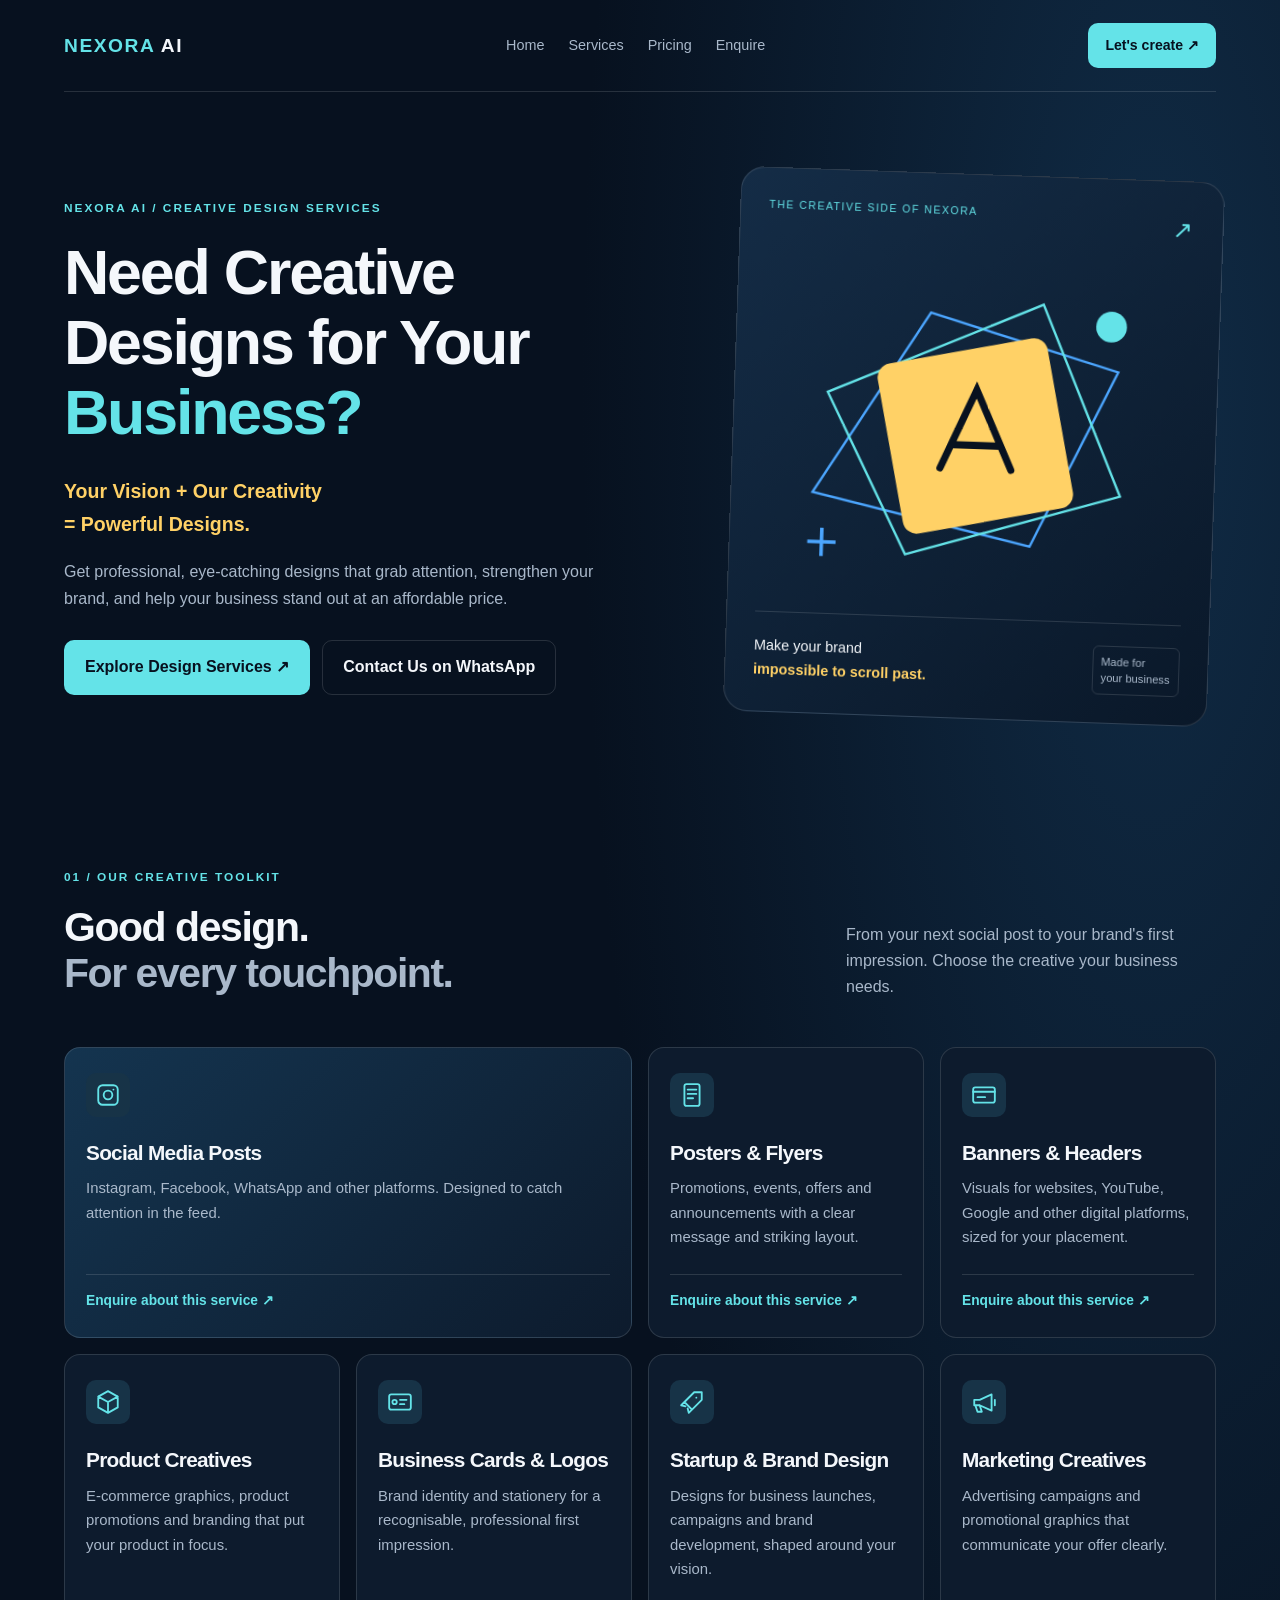
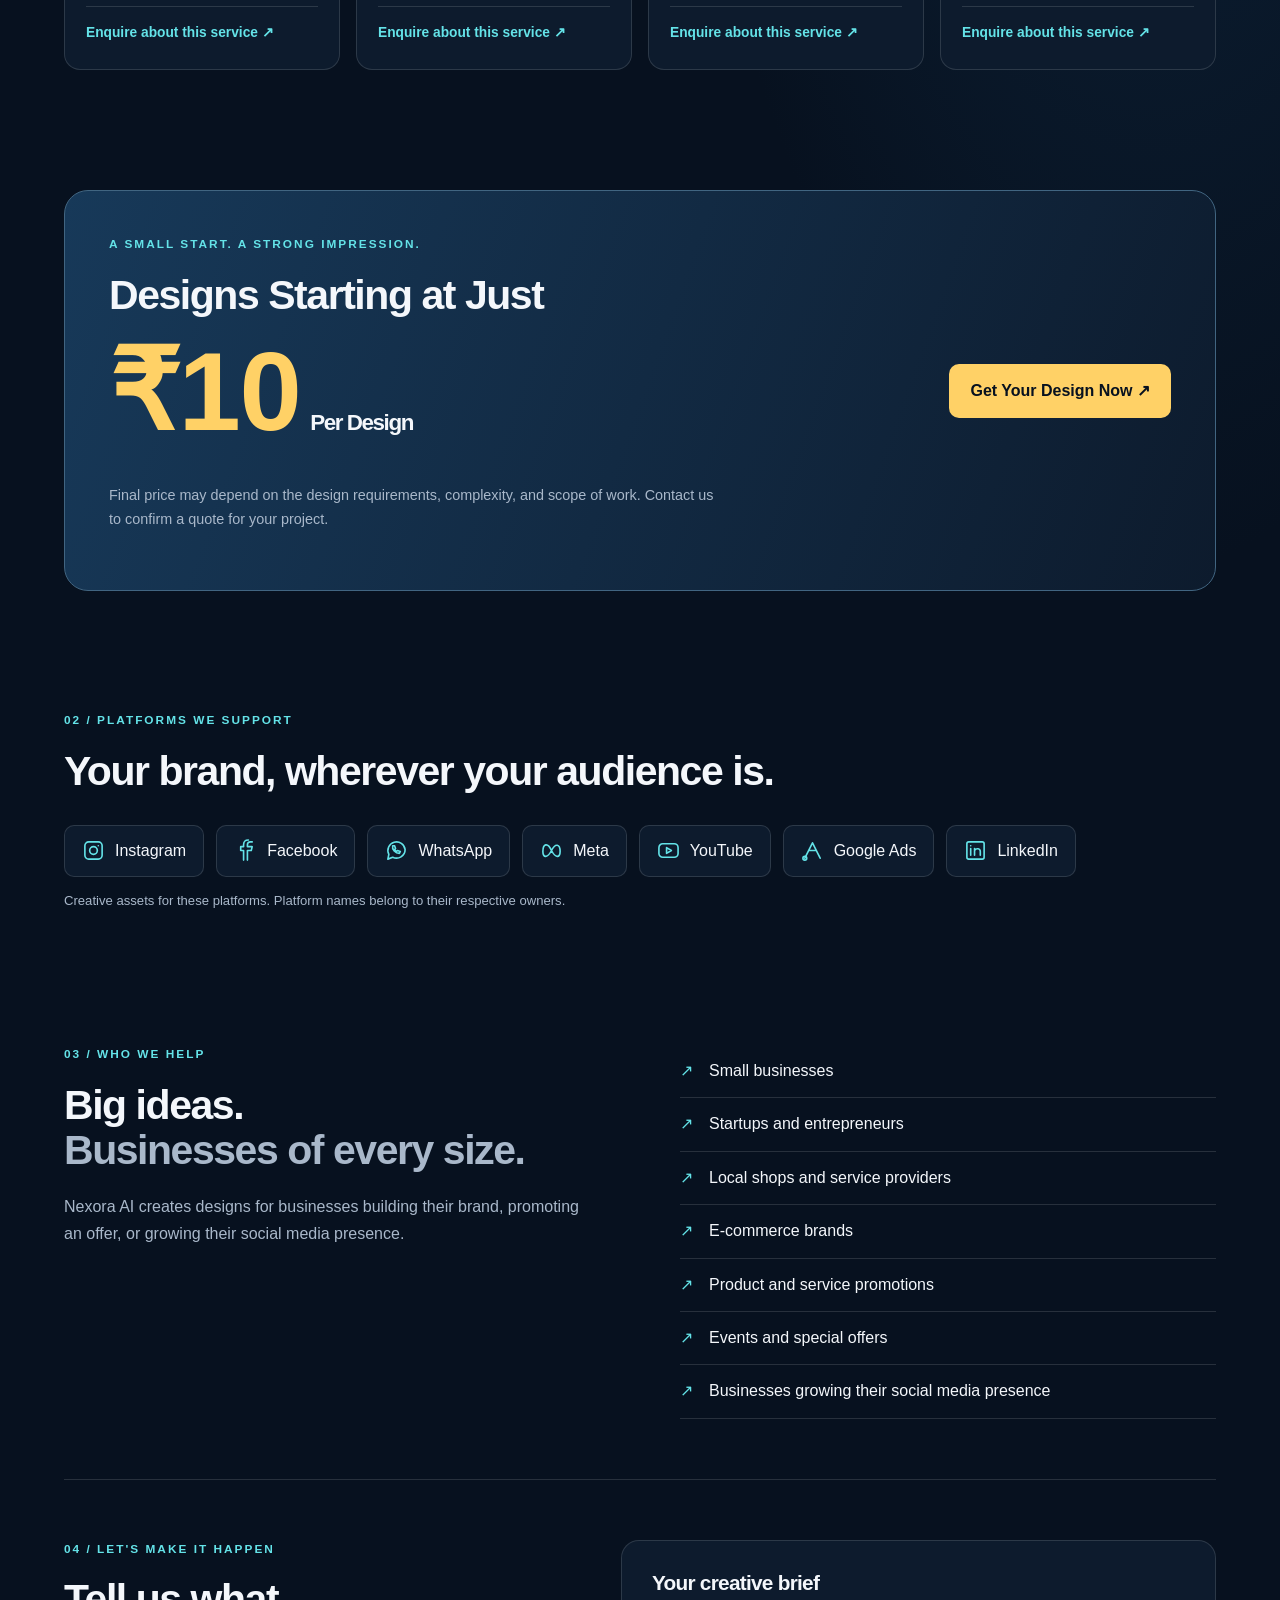
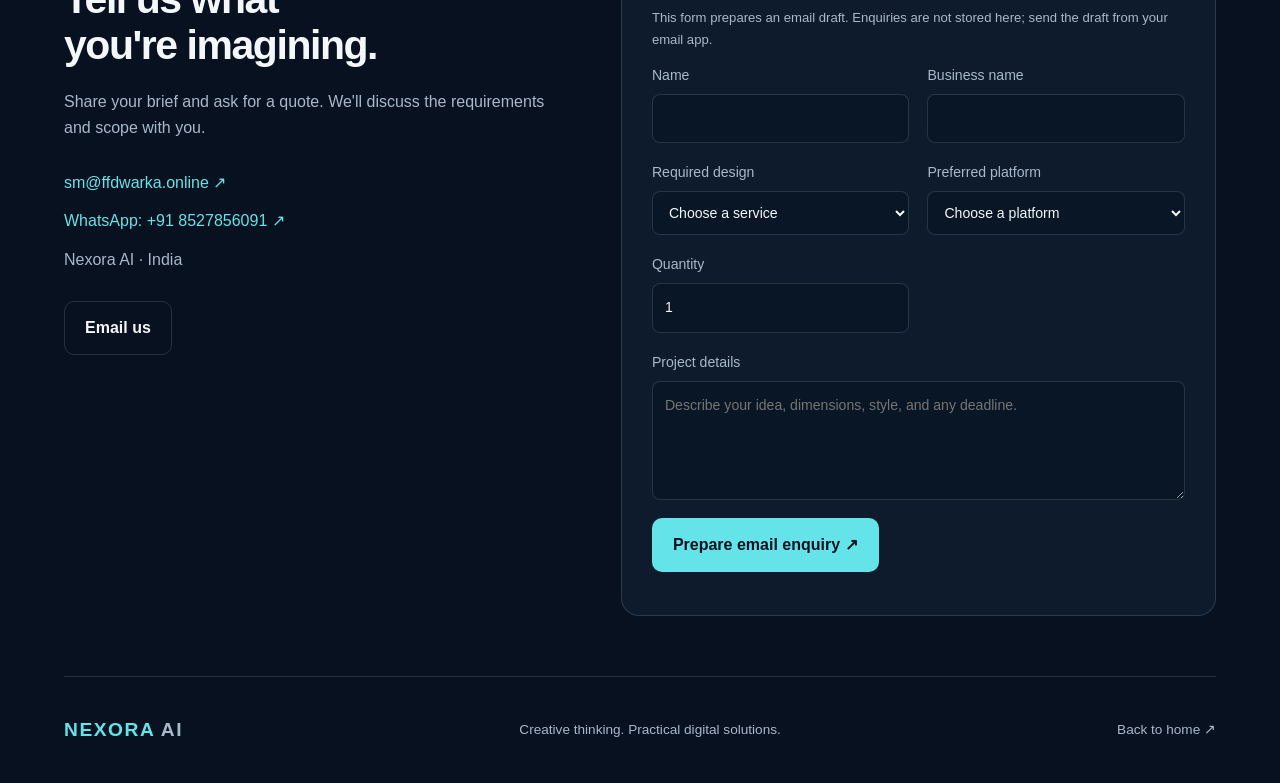
==== creative-design-services/index.html @ 467fefe7 "Add a creative design services page to Nexora AI website (6ad09ce18eae0ba2bffa5c4b)" ====
<!DOCTYPE html>
<html lang="en">
<head>
<meta charset="UTF-8">
<meta name="viewport" content="width=device-width, initial-scale=1">
<title>Creative Design Services from ₹10 | Nexora AI</title>
<meta name="description" content="Explore Nexora AI creative design services: social media posts, posters, logos, banners and marketing creatives starting at ₹10 per design. Enquire by WhatsApp or email.">
<link rel="canonical" href="https://ffdwarka.online/creative-design-services">
<link rel="stylesheet" href="/creative-design-services/style.css">
<script src="/creative-design-services/page.js" defer></script>
</head>
<body>
<a class="skip" href="#main">Skip to content</a>
<header class="wrap"><nav aria-label="Main navigation"><a class="brand" href="/"><span>NEXORA</span> AI</a><div class="navlinks"><a href="/">Home</a><a href="#services">Services</a><a href="#pricing">Pricing</a><a href="#enquiry">Enquire</a></div><a class="button small" href="#enquiry">Let's create ↗</a></nav></header>
<main id="main">
<section class="wrap hero">
<div class="hero-copy"><p class="eyebrow">Nexora AI / Creative Design Services</p><h1>Need Creative Designs for Your <em>Business?</em></h1><p class="subheading">Your Vision + Our Creativity<br>= Powerful Designs.</p><p class="muted intro">Get professional, eye-catching designs that grab attention, strengthen your brand, and help your business stand out at an affordable price.</p><div class="actions"><a class="button" href="#services">Explore Design Services ↗</a><a class="button secondary" data-whatsapp href="https://wa.me/918527856091">Contact Us on WhatsApp</a></div></div>
<aside class="creative-panel" aria-label="Design services overview"><div class="panel-top"><span>THE CREATIVE SIDE OF NEXORA</span><span aria-hidden="true">↗</span></div><svg class="art" viewBox="0 0 360 280" fill="none" aria-hidden="true"><path d="M45 200L140 45L300 90L230 240Z" stroke="#4ca6ff" stroke-width="2"/><path d="M55 115L235 35L305 195L125 250Z" stroke="#64e3e8" stroke-width="2"/><rect x="108" y="75" width="146" height="146" rx="12" fill="#ffd166" transform="rotate(-12 181 148)"/><path d="M152 176L181 109L212 176M161 156H202" stroke="#07111f" stroke-width="6" stroke-linecap="round"/><circle cx="293" cy="52" r="13" fill="#64e3e8"/><path d="M54 230V254M42 242H66" stroke="#4ca6ff" stroke-width="3"/></svg><div class="panel-bottom"><span>Make your brand<br><strong>impossible to scroll past.</strong></span><span class="tag">Made for<br>your business</span></div></aside>
</section>
<section id="services" class="wrap"><div class="sectionhead"><div><p class="eyebrow">01 / Our creative toolkit</p><h2>Good design.<br><span>For every touchpoint.</span></h2></div><p class="muted">From your next social post to your brand's first impression. Choose the creative your business needs.</p></div><div class="services" id="service-cards"><article class="service"><div class="icon"><svg viewBox="0 0 24 24" fill="none" stroke="currentColor" stroke-width="1.7" stroke-linecap="round" stroke-linejoin="round" aria-hidden="true"><rect x="3" y="3" width="18" height="18" rx="4"/><circle cx="12" cy="12" r="4"/><path d="M17 7h.01"/></svg></div><h3>Social Media Posts</h3><p>Instagram, Facebook, WhatsApp and other platforms. Designed to catch attention in the feed.</p><a href="#enquiry" data-service="Social Media Posts" aria-label="Enquire about Social Media Posts">Enquire about this service ↗</a></article><article class="service"><div class="icon"><svg viewBox="0 0 24 24" fill="none" stroke="currentColor" stroke-width="1.7" stroke-linecap="round" stroke-linejoin="round" aria-hidden="true"><rect x="5" y="2" width="14" height="20" rx="2"/><path d="M8 7h8M8 11h8M8 15h5"/></svg></div><h3>Posters &amp; Flyers</h3><p>Promotions, events, offers and announcements with a clear message and striking layout.</p><a href="#enquiry" data-service="Posters &amp; Flyers" aria-label="Enquire about Posters &amp; Flyers">Enquire about this service ↗</a></article><article class="service"><div class="icon"><svg viewBox="0 0 24 24" fill="none" stroke="currentColor" stroke-width="1.7" stroke-linecap="round" stroke-linejoin="round" aria-hidden="true"><rect x="2" y="5" width="20" height="14" rx="2"/><path d="M2 9h20M6 14h7"/></svg></div><h3>Banners &amp; Headers</h3><p>Visuals for websites, YouTube, Google and other digital platforms, sized for your placement.</p><a href="#enquiry" data-service="Banners &amp; Headers" aria-label="Enquire about Banners &amp; Headers">Enquire about this service ↗</a></article><article class="service"><div class="icon"><svg viewBox="0 0 24 24" fill="none" stroke="currentColor" stroke-width="1.7" stroke-linecap="round" stroke-linejoin="round" aria-hidden="true"><path d="M3 7l9-5 9 5v10l-9 5-9-5ZM3 7l9 5 9-5M12 12v10"/></svg></div><h3>Product Creatives</h3><p>E-commerce graphics, product promotions and branding that put your product in focus.</p><a href="#enquiry" data-service="Product Creatives" aria-label="Enquire about Product Creatives">Enquire about this service ↗</a></article><article class="service"><div class="icon"><svg viewBox="0 0 24 24" fill="none" stroke="currentColor" stroke-width="1.7" stroke-linecap="round" stroke-linejoin="round" aria-hidden="true"><rect x="2" y="5" width="20" height="14" rx="2"/><circle cx="7" cy="12" r="2"/><path d="M12 10h6M12 14h4"/></svg></div><h3>Business Cards &amp; Logos</h3><p>Brand identity and stationery for a recognisable, professional first impression.</p><a href="#enquiry" data-service="Business Cards &amp; Logos" aria-label="Enquire about Business Cards &amp; Logos">Enquire about this service ↗</a></article><article class="service"><div class="icon"><svg viewBox="0 0 24 24" fill="none" stroke="currentColor" stroke-width="1.7" stroke-linecap="round" stroke-linejoin="round" aria-hidden="true"><path d="M14 3l7 0v7l-9 9-7-7ZM16 8h.01M5 12l-3 3 4 1M12 19l-3 3-1-4"/></svg></div><h3>Startup &amp; Brand Design</h3><p>Designs for business launches, campaigns and brand development, shaped around your vision.</p><a href="#enquiry" data-service="Startup &amp; Brand Design" aria-label="Enquire about Startup &amp; Brand Design">Enquire about this service ↗</a></article><article class="service"><div class="icon"><svg viewBox="0 0 24 24" fill="none" stroke="currentColor" stroke-width="1.7" stroke-linecap="round" stroke-linejoin="round" aria-hidden="true"><path d="M3 10v5h5l11 5V5L8 10ZM8 15l2 6H6l-2-6M22 10v5"/></svg></div><h3>Marketing Creatives</h3><p>Advertising campaigns and promotional graphics that communicate your offer clearly.</p><a href="#enquiry" data-service="Marketing Creatives" aria-label="Enquire about Marketing Creatives">Enquire about this service ↗</a></article></div></section>
<section id="pricing" class="wrap"><div class="pricing"><div><p class="eyebrow">A small start. A strong impression.</p><h2>Designs Starting at Just<br><span class="price">₹10</span> <span class="per">Per Design</span></h2><p>Final price may depend on the design requirements, complexity, and scope of work. Contact us to confirm a quote for your project.</p></div><a class="button yellow" href="#enquiry">Get Your Design Now ↗</a></div></section>
<section class="wrap platforms-section"><p class="eyebrow">02 / Platforms we support</p><h2>Your brand, wherever your audience is.</h2><div class="platforms" id="platforms"><div class="platform"><svg viewBox="0 0 24 24" fill="none" stroke="currentColor" stroke-width="1.7" stroke-linecap="round" stroke-linejoin="round" aria-hidden="true"><rect x="3" y="3" width="18" height="18" rx="4"/><circle cx="12" cy="12" r="4"/><path d="M17 7h.01"/></svg><span>Instagram</span></div><div class="platform"><svg viewBox="0 0 24 24" fill="none" stroke="currentColor" stroke-width="1.7" stroke-linecap="round" stroke-linejoin="round" aria-hidden="true"><path d="M14 22V12h4l1-4h-5V6c0-2 1-3 3-3h2M10 22V12H7V8h3V6c0-4 2-5 5-5"/></svg><span>Facebook</span></div><div class="platform"><svg viewBox="0 0 24 24" fill="none" stroke="currentColor" stroke-width="1.7" stroke-linecap="round" stroke-linejoin="round" aria-hidden="true"><path d="M21 11a9 9 0 0 1-13 8l-5 2 1-5A9 9 0 1 1 21 11Z"/><path d="M8 7c-1 4 3 8 7 8l1-2-3-1-1 1-2-2 1-1-1-3Z"/></svg><span>WhatsApp</span></div><div class="platform"><svg viewBox="0 0 24 24" fill="none" stroke="currentColor" stroke-width="1.7" stroke-linecap="round" stroke-linejoin="round" aria-hidden="true"><path d="M12 12C8 3 3 5 3 13c0 7 5 7 9-1s9-7 9 1c0 7-5 7-9-1Z"/></svg><span>Meta</span></div><div class="platform"><svg viewBox="0 0 24 24" fill="none" stroke="currentColor" stroke-width="1.7" stroke-linecap="round" stroke-linejoin="round" aria-hidden="true"><rect x="2" y="5" width="20" height="14" rx="4"/><path d="M10 9l5 3-5 3Z"/></svg><span>YouTube</span></div><div class="platform"><svg viewBox="0 0 24 24" fill="none" stroke="currentColor" stroke-width="1.7" stroke-linecap="round" stroke-linejoin="round" aria-hidden="true"><path d="M4 20L12 4l8 16M8 12h8"/><circle cx="4" cy="20" r="2"/></svg><span>Google Ads</span></div><div class="platform"><svg viewBox="0 0 24 24" fill="none" stroke="currentColor" stroke-width="1.7" stroke-linecap="round" stroke-linejoin="round" aria-hidden="true"><rect x="3" y="3" width="18" height="18" rx="2"/><path d="M7 10v7M7 7h.01M11 17v-7M11 12c2-3 6-2 6 1v4"/></svg><span>LinkedIn</span></div></div><p class="fine">Creative assets for these platforms. Platform names belong to their respective owners.</p></section>
<section class="wrap audience"><div><p class="eyebrow">03 / Who we help</p><h2>Big ideas.<br><span>Businesses of every size.</span></h2><p class="muted">Nexora AI creates designs for businesses building their brand, promoting an offer, or growing their social media presence.</p></div><ul><li>Small businesses</li><li>Startups and entrepreneurs</li><li>Local shops and service providers</li><li>E-commerce brands</li><li>Product and service promotions</li><li>Events and special offers</li><li>Businesses growing their social media presence</li></ul></section>
<section id="enquiry" class="wrap contact"><div><p class="eyebrow">04 / Let's make it happen</p><h2>Tell us what<br>you're imagining.</h2><p class="muted">Share your brief and ask for a quote. We'll discuss the requirements and scope with you.</p><div class="contact-details"><a href="mailto:sm@ffdwarka.online">sm@ffdwarka.online ↗</a><a data-whatsapp href="https://wa.me/918527856091">WhatsApp: +91 8527856091 ↗</a><span>Nexora AI · India</span></div><a class="button secondary" href="mailto:sm@ffdwarka.online?subject=Creative%20design%20enquiry">Email us</a></div><div class="form-card"><h3>Your creative brief</h3><p class="fine">This form prepares an email draft. Enquiries are not stored here; send the draft from your email app.</p><form id="design-form" action="mailto:sm@ffdwarka.online" method="get"><div class="form-grid"><label for="name">Name<input id="name" name="name" autocomplete="name" required maxlength="120"></label><label for="business">Business name<input id="business" name="business" autocomplete="organization" required maxlength="160"></label><label for="design">Required design<select id="design" name="design" required><option value="">Choose a service</option><option>Social Media Posts</option><option>Posters &amp; Flyers</option><option>Banners &amp; Headers</option><option>Product Creatives</option><option>Business Cards &amp; Logos</option><option>Startup &amp; Brand Design</option><option>Marketing Creatives</option></select></label><label for="platform">Preferred platform<select id="platform" name="platform" required><option value="">Choose a platform</option><option>Instagram</option><option>Facebook</option><option>WhatsApp</option><option>Meta</option><option>YouTube</option><option>Google Ads</option><option>LinkedIn</option><option>Print / Other</option></select></label><label for="quantity">Quantity<input id="quantity" name="quantity" type="number" min="1" step="1" value="1" required></label></div><label for="details">Project details<textarea id="details" name="details" rows="4" placeholder="Describe your idea, dimensions, style, and any deadline." required maxlength="3000"></textarea></label><button class="button" type="submit">Prepare email enquiry ↗</button><p class="fine" id="form-status" role="status"></p><noscript><p>Please email your brief to <a href="mailto:sm@ffdwarka.online">sm@ffdwarka.online</a> or contact us on WhatsApp.</p></noscript></form></div></section>
</main>
<footer class="wrap"><a class="brand" href="/"><span>NEXORA</span> AI</a><p>Creative thinking. Practical digital solutions.</p><a href="/">Back to home ↗</a></footer>
</body></html>
---- creative-design-services/style.css ----
:root{--bg:#07111f;--panel:#0d1b2d;--text:#f4f7fb;--muted:#a9b8ca;--blue:#4ca6ff;--cyan:#64e3e8;--yellow:#ffd166;--line:rgba(255,255,255,.13)}*{box-sizing:border-box}html{scroll-behavior:smooth;scroll-padding-top:24px}body{margin:0;background:radial-gradient(ellipse at 90% 10%,#102b45 0,transparent 35%),var(--bg);color:var(--text);font-family:"Segoe UI",sans-serif;line-height:1.65}a{color:inherit;text-decoration:none}button,input,select,textarea{font:inherit}a,button,input,select,textarea{touch-action:manipulation}:focus-visible{outline:3px solid var(--yellow);outline-offset:5px}.wrap{width:min(1160px,90%);margin-inline:auto}.skip{position:absolute;top:-80px;padding:12px;background:var(--yellow);color:var(--bg);z-index:10}.skip:focus{top:12px}nav{display:flex;align-items:center;justify-content:space-between;gap:24px;padding:23px 0;border-bottom:1px solid var(--line)}.brand{font-size:1.2rem;font-weight:900;letter-spacing:.08em;white-space:nowrap}.brand span{color:var(--cyan)}.navlinks{display:flex;gap:24px;font-size:.9rem;color:var(--muted)}a:hover{color:var(--cyan)}.button{display:inline-flex;align-items:center;justify-content:center;padding:13px 20px;background:var(--cyan);color:#07111f;font-weight:750;border-radius:10px;border:1px solid transparent;cursor:pointer;transition:transform .2s,background .2s}.button:hover{transform:translateY(-3px);background:#97f0f3;color:var(--bg)}.button:active{transform:translateY(0)}.button.secondary{border-color:var(--line);background:transparent;color:var(--text)}.button.secondary:hover{background:var(--panel)}.button.small{font-size:.88rem;padding:10px 16px}.button.yellow{background:var(--yellow);white-space:nowrap}.hero{display:grid;grid-template-columns:1.25fr 1fr;gap:64px;align-items:center;padding-block:82px 88px}.eyebrow{font-size:.74rem;text-transform:uppercase;letter-spacing:.17em;color:var(--cyan);font-weight:750;margin:0 0 18px}h1,h2,h3{line-height:1.12;letter-spacing:-.035em}h1{font-size:clamp(2.9rem,4.9vw,4.55rem);margin:0 0 28px}h1 em{font-style:normal;color:var(--cyan)}h2{font-size:clamp(2rem,3.2vw,3rem);margin:0 0 20px}h2 span{color:var(--muted)}h3{font-size:1.3rem;margin:0 0 12px}.subheading{font-size:1.22rem;font-weight:650;color:var(--yellow)}.muted{color:var(--muted)}.intro{max-width:540px}.actions{display:flex;flex-wrap:wrap;gap:12px;margin-top:28px}.creative-panel{border:1px solid var(--line);border-radius:24px;background:linear-gradient(140deg,#142c46,#0a1829);padding:28px;transform:rotate(2deg);animation:enter .8s ease both}.panel-top{display:flex;justify-content:space-between;font-size:.66rem;letter-spacing:.14em;color:var(--cyan)}.panel-top span:last-child{font-size:1.5rem}.art{width:100%;height:auto;margin-block:18px}.panel-bottom{border-top:1px solid var(--line);padding-top:22px;display:flex;justify-content:space-between;gap:18px;font-size:.9rem}.panel-bottom strong{color:var(--yellow)}.tag{font-size:.7rem;border:1px solid var(--line);border-radius:6px;padding:8px;line-height:1.4;color:var(--muted)}section:not(.hero){padding-block:60px}.sectionhead{display:flex;align-items:end;justify-content:space-between;gap:40px;margin-bottom:30px}.sectionhead>p{max-width:370px}.services{display:grid;grid-template-columns:repeat(4,1fr);gap:16px}.service{display:flex;flex-direction:column;border:1px solid var(--line);border-radius:16px;padding:25px 21px;background:var(--panel);transition:transform .2s,border-color .2s}.service:first-child{grid-column:span 2;background:linear-gradient(135deg,#14344f,#0d1b2d)}.service:hover{transform:translateY(-4px);border-color:var(--cyan)}.icon{width:44px;height:44px;color:var(--cyan);margin-bottom:24px;padding:9px;border-radius:10px;background:#173347}.icon svg{width:100%;height:100%}.service p{color:var(--muted);font-size:.93rem;margin:0 0 24px}.service a{margin-top:auto;color:var(--cyan);font-size:.86rem;font-weight:700;border-top:1px solid var(--line);padding-top:15px}.pricing{display:flex;align-items:center;justify-content:space-between;gap:40px;border:1px solid #416581;background:linear-gradient(110deg,#173959,#0d1b2d);border-radius:24px;padding:44px}.pricing p:not(.eyebrow){max-width:620px;font-size:.9rem;color:var(--muted)}.pricing .price{font-size:clamp(4.5rem,9vw,7rem);color:var(--yellow);line-height:1.3}.pricing .per{font-size:1.4rem;color:var(--text)}.platforms{display:flex;flex-wrap:wrap;gap:12px;margin-top:30px}.platform{display:flex;align-items:center;gap:10px;border:1px solid var(--line);padding:12px 17px;border-radius:10px;background:var(--panel)}.platform svg{width:23px;height:23px;color:var(--cyan)}.fine{font-size:.82rem;color:var(--muted)}.audience{display:grid;grid-template-columns:1fr 1fr;gap:80px}.audience ul{list-style:none;margin:0;padding:0}.audience li{border-bottom:1px solid var(--line);padding:13px 0;display:flex;gap:16px}.audience li:before{content:'↗';color:var(--cyan)}.contact{display:grid;grid-template-columns:.9fr 1.1fr;gap:70px;border-top:1px solid var(--line)}.contact-details{display:grid;gap:12px;margin:28px 0;color:var(--cyan);overflow-wrap:anywhere}.contact-details span{color:var(--muted)}.form-card{padding:30px;background:var(--panel);border:1px solid var(--line);border-radius:18px}.form-grid{display:grid;grid-template-columns:1fr 1fr;gap:18px}form label{display:grid;gap:7px;font-size:.88rem;color:var(--muted)}input,select,textarea{width:100%;min-width:0;border:1px solid var(--line);padding:12px;border-radius:8px;background:#091626;color:var(--text)}textarea{resize:vertical;margin-bottom:18px}form>label{margin-top:18px}footer{display:flex;align-items:center;justify-content:space-between;flex-wrap:wrap;gap:20px;padding-block:28px;border-top:1px solid var(--line);font-size:.85rem;color:var(--muted)}@keyframes enter{from{opacity:0;transform:translateY(16px) rotate(2deg)}to{opacity:1;transform:translateY(0) rotate(2deg)}}@media(max-width:1000px){.hero{gap:35px}.services{grid-template-columns:repeat(2,1fr)}.service:first-child{grid-column:auto}.service:last-child{grid-column:span 2}.contact,.audience{gap:35px}.pricing{padding:30px}}@media(max-width:700px){nav{flex-wrap:wrap;gap:16px}.navlinks{order:3;width:100%;justify-content:space-between;gap:12px}.hero{grid-template-columns:1fr;padding-block:48px;gap:38px}.creative-panel{transform:none;max-width:460px;width:100%;justify-self:center}.sectionhead,.pricing{display:block}.sectionhead>p{max-width:none}.pricing .button{margin-top:16px}.contact,.audience{grid-template-columns:1fr}.services{grid-template-columns:1fr}.service:last-child{grid-column:auto}.form-card{padding:22px}.form-grid{grid-template-columns:1fr}section:not(.hero){padding-block:40px}footer{align-items:start;flex-direction:column}.hero .button{width:100%}.art{max-height:260px}}@media(prefers-reduced-motion:reduce){html{scroll-behavior:auto}*,*:before,*:after{animation:none!important;transition:none!important}}
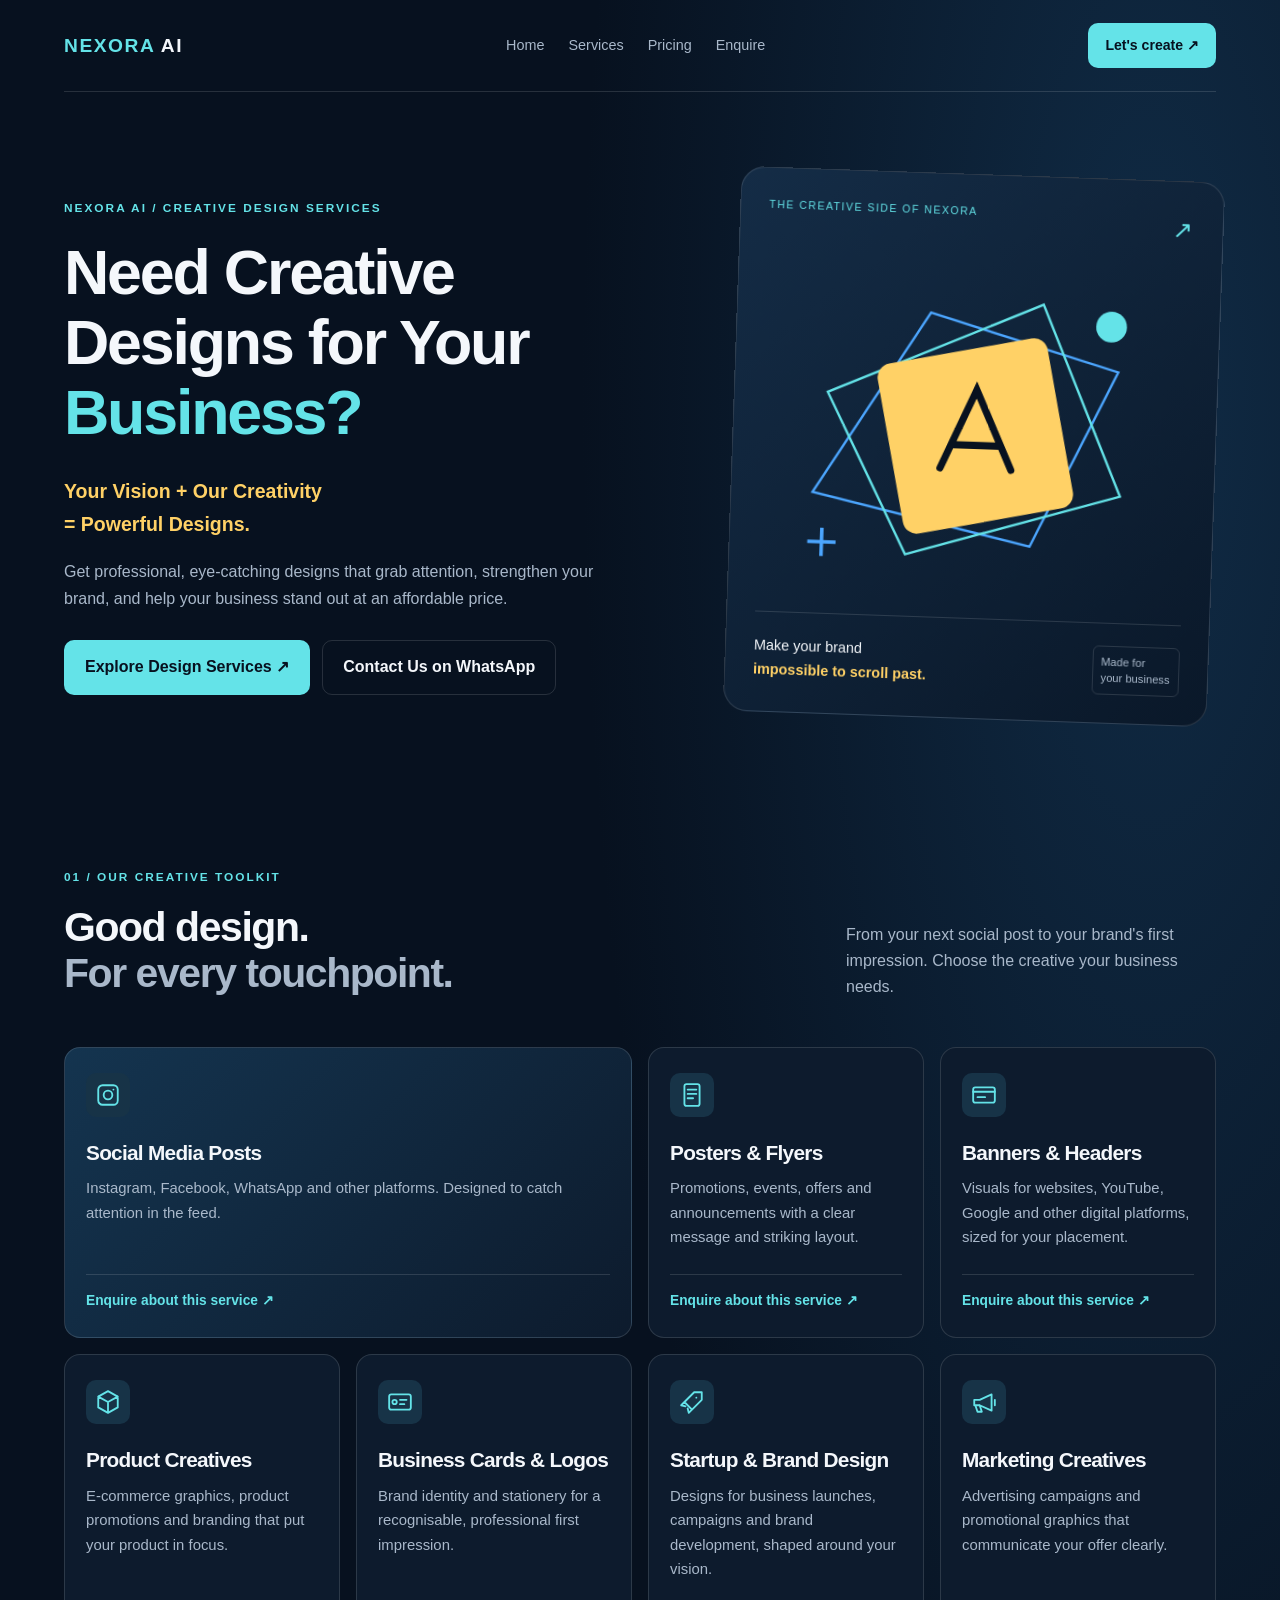
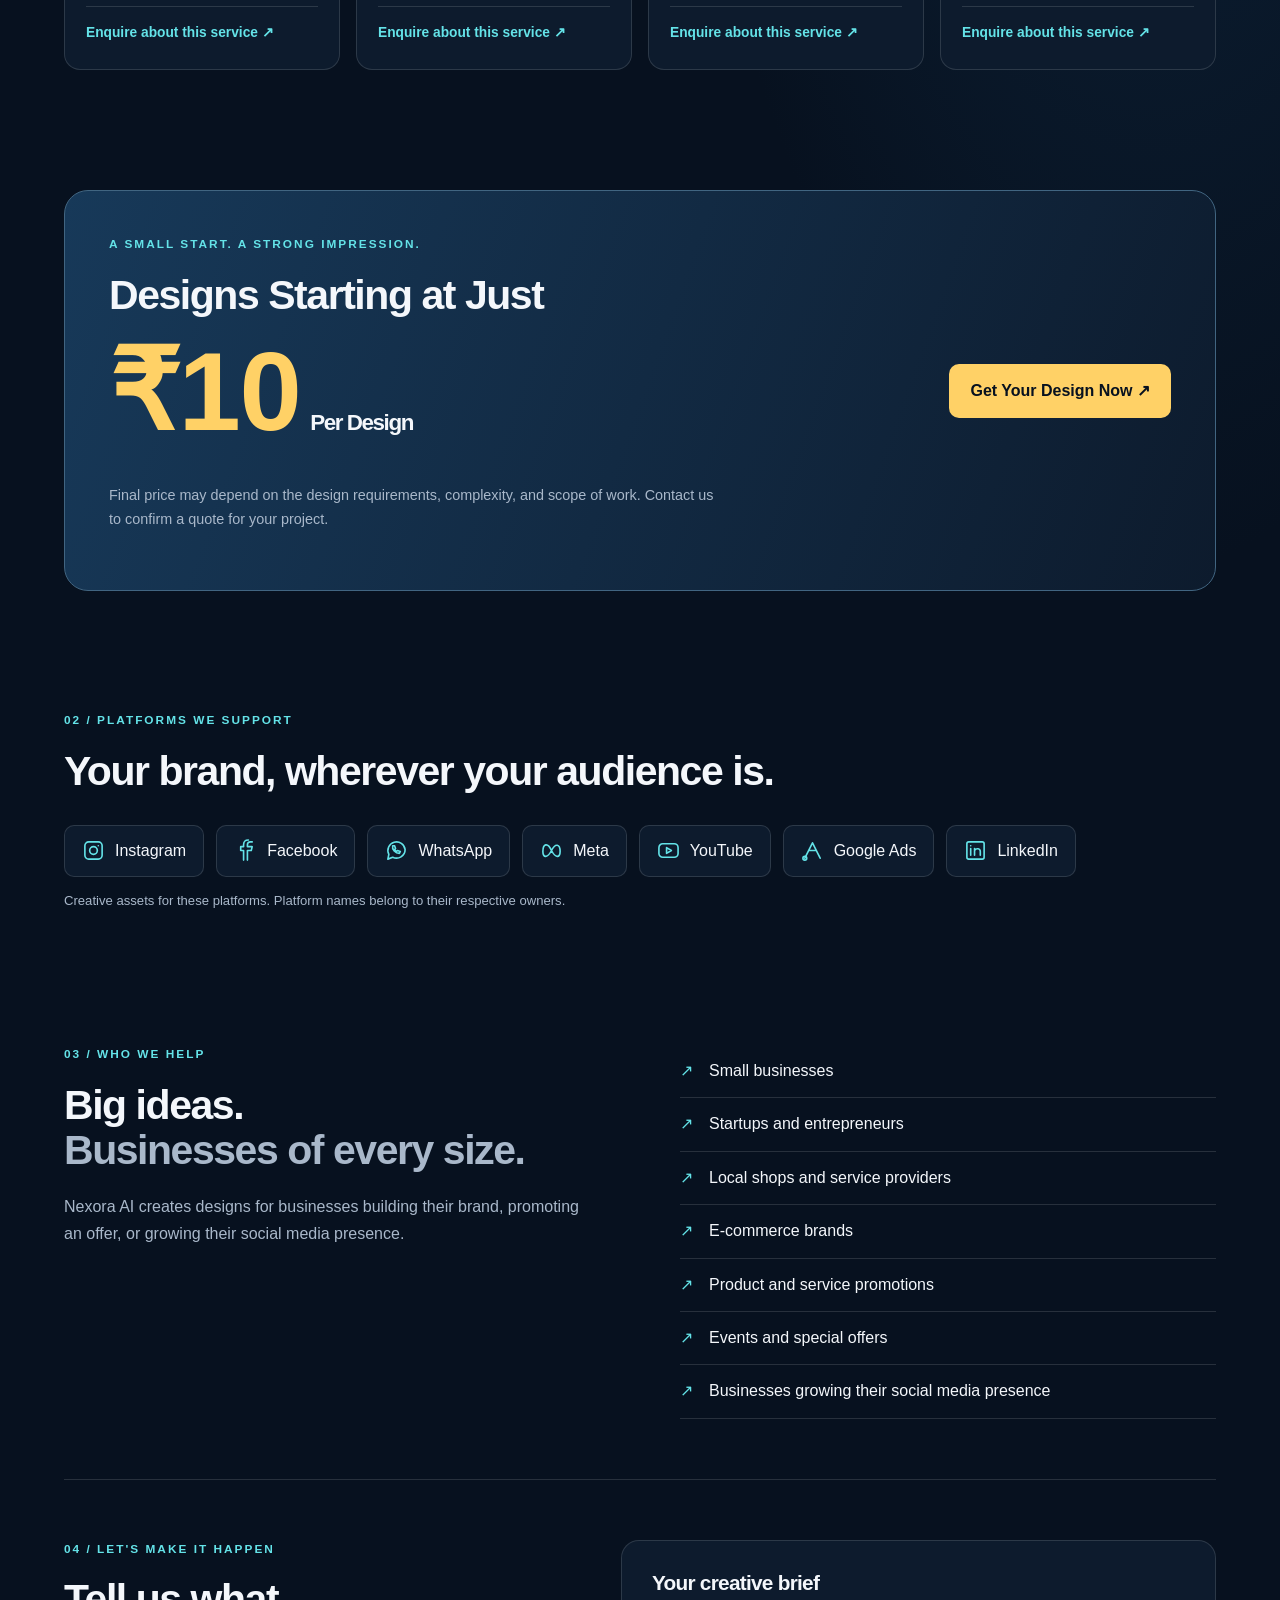
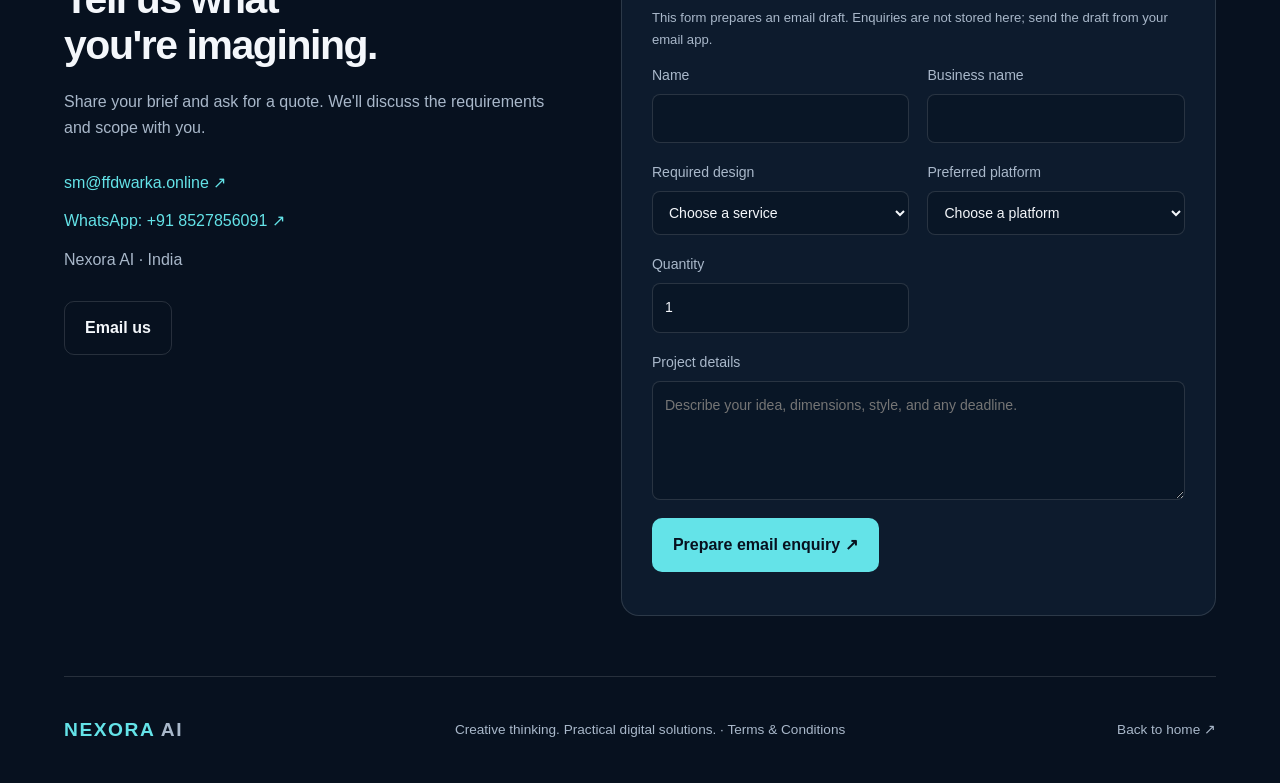
==== commit c9921057: "Create terms and conditions page (6adf583d685d68b4156cd86d)" ====
--- a/creative-design-services/index.html
+++ b/creative-design-services/index.html
@@ -23,5 +23,5 @@
 <section class="wrap audience"><div><p class="eyebrow">03 / Who we help</p><h2>Big ideas.<br><span>Businesses of every size.</span></h2><p class="muted">Nexora AI creates designs for businesses building their brand, promoting an offer, or growing their social media presence.</p></div><ul><li>Small businesses</li><li>Startups and entrepreneurs</li><li>Local shops and service providers</li><li>E-commerce brands</li><li>Product and service promotions</li><li>Events and special offers</li><li>Businesses growing their social media presence</li></ul></section>
 <section id="enquiry" class="wrap contact"><div><p class="eyebrow">04 / Let's make it happen</p><h2>Tell us what<br>you're imagining.</h2><p class="muted">Share your brief and ask for a quote. We'll discuss the requirements and scope with you.</p><div class="contact-details"><a href="mailto:sm@ffdwarka.online">sm@ffdwarka.online ↗</a><a data-whatsapp href="https://wa.me/918527856091">WhatsApp: +91 8527856091 ↗</a><span>Nexora AI · India</span></div><a class="button secondary" href="mailto:sm@ffdwarka.online?subject=Creative%20design%20enquiry">Email us</a></div><div class="form-card"><h3>Your creative brief</h3><p class="fine">This form prepares an email draft. Enquiries are not stored here; send the draft from your email app.</p><form id="design-form" action="mailto:sm@ffdwarka.online" method="get"><div class="form-grid"><label for="name">Name<input id="name" name="name" autocomplete="name" required maxlength="120"></label><label for="business">Business name<input id="business" name="business" autocomplete="organization" required maxlength="160"></label><label for="design">Required design<select id="design" name="design" required><option value="">Choose a service</option><option>Social Media Posts</option><option>Posters &amp; Flyers</option><option>Banners &amp; Headers</option><option>Product Creatives</option><option>Business Cards &amp; Logos</option><option>Startup &amp; Brand Design</option><option>Marketing Creatives</option></select></label><label for="platform">Preferred platform<select id="platform" name="platform" required><option value="">Choose a platform</option><option>Instagram</option><option>Facebook</option><option>WhatsApp</option><option>Meta</option><option>YouTube</option><option>Google Ads</option><option>LinkedIn</option><option>Print / Other</option></select></label><label for="quantity">Quantity<input id="quantity" name="quantity" type="number" min="1" step="1" value="1" required></label></div><label for="details">Project details<textarea id="details" name="details" rows="4" placeholder="Describe your idea, dimensions, style, and any deadline." required maxlength="3000"></textarea></label><button class="button" type="submit">Prepare email enquiry ↗</button><p class="fine" id="form-status" role="status"></p><noscript><p>Please email your brief to <a href="mailto:sm@ffdwarka.online">sm@ffdwarka.online</a> or contact us on WhatsApp.</p></noscript></form></div></section>
 </main>
-<footer class="wrap"><a class="brand" href="/"><span>NEXORA</span> AI</a><p>Creative thinking. Practical digital solutions.</p><a href="/">Back to home ↗</a></footer>
+<footer class="wrap"><a class="brand" href="/"><span>NEXORA</span> AI</a><p>Creative thinking. Practical digital solutions. · <a href="/terms-and-conditions.html">Terms &amp; Conditions</a></p><a href="/">Back to home ↗</a></footer>
 </body></html>
